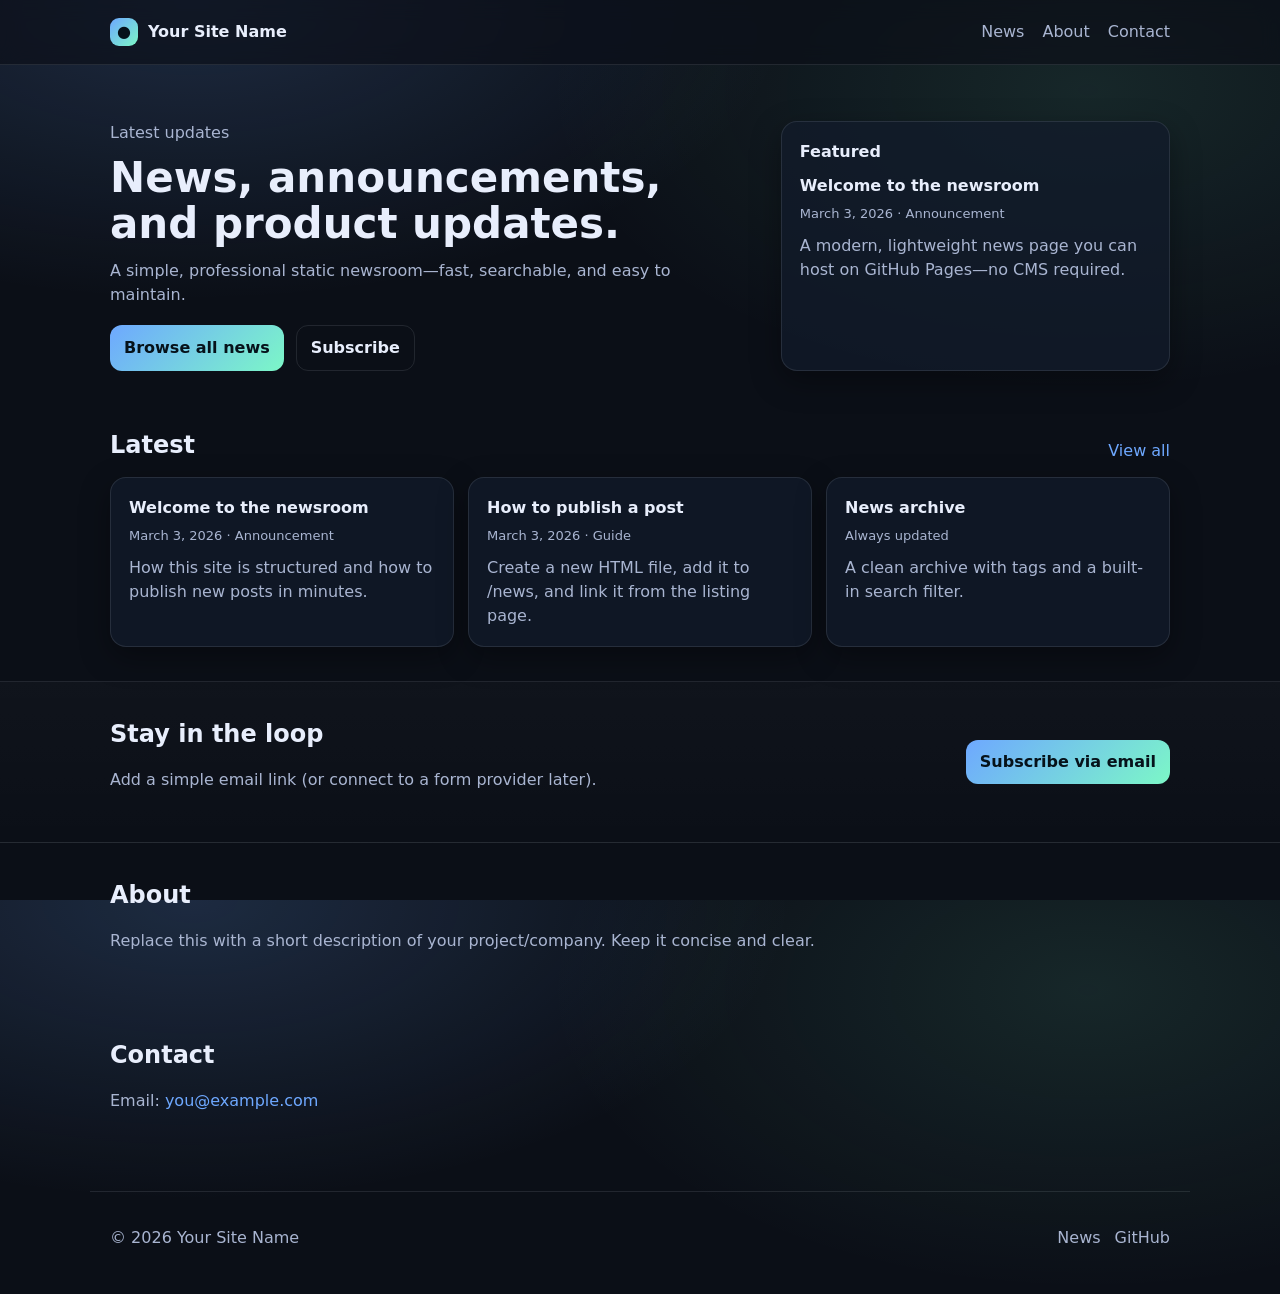
==== index.html @ 83c8e52a "pages uploaded" ====
<!doctype html>
<html lang="en">
<head>
  <meta charset="utf-8" />
  <meta name="viewport" content="width=device-width,initial-scale=1" />
  <title>Your Site Name — News</title>
  <meta name="description" content="Latest news and updates from Your Site Name." />
  <link rel="stylesheet" href="assets/style.css" />
</head>
<body>
  <header class="site-header">
    <div class="container header-inner">
      <a class="brand" href="/">
        <span class="brand-mark">●</span>
        <span class="brand-text">Your Site Name</span>
      </a>
      <nav class="nav">
        <a href="/news/">News</a>
        <a href="/#about">About</a>
        <a href="/#contact">Contact</a>
      </nav>
    </div>
  </header>

  <main>
    <section class="hero">
      <div class="container hero-inner">
        <div>
          <p class="kicker">Latest updates</p>
          <h1 class="h1">News, announcements, and product updates.</h1>
          <p class="subhead">A simple, professional static newsroom—fast, searchable, and easy to maintain.</p>
          <div class="hero-actions">
            <a class="btn" href="/news/">Browse all news</a>
            <a class="btn btn-secondary" href="#subscribe">Subscribe</a>
          </div>
        </div>
        <div class="card hero-card">
          <h2 class="h3">Featured</h2>
          <article class="post">
            <a class="post-title" href="/news/2026-03-03-welcome.html">Welcome to the newsroom</a>
            <p class="post-meta">March 3, 2026 · Announcement</p>
            <p class="post-excerpt">A modern, lightweight news page you can host on GitHub Pages—no CMS required.</p>
          </article>
        </div>
      </div>
    </section>

    <section class="section">
      <div class="container">
        <div class="section-head">
          <h2 class="h2">Latest</h2>
          <a class="link" href="/news/">View all</a>
        </div>

        <div class="grid">
          <article class="card post">
            <a class="post-title" href="/news/2026-03-03-welcome.html">Welcome to the newsroom</a>
            <p class="post-meta">March 3, 2026 · Announcement</p>
            <p class="post-excerpt">How this site is structured and how to publish new posts in minutes.</p>
          </article>

          <article class="card post">
            <a class="post-title" href="/news/2026-03-03-welcome.html#how-to-publish">How to publish a post</a>
            <p class="post-meta">March 3, 2026 · Guide</p>
            <p class="post-excerpt">Create a new HTML file, add it to /news, and link it from the listing page.</p>
          </article>

          <article class="card post">
            <a class="post-title" href="/news/">News archive</a>
            <p class="post-meta">Always updated</p>
            <p class="post-excerpt">A clean archive with tags and a built-in search filter.</p>
          </article>
        </div>
      </div>
    </section>

    <section id="subscribe" class="section alt">
      <div class="container subscribe">
        <div>
          <h2 class="h2">Stay in the loop</h2>
          <p class="muted">Add a simple email link (or connect to a form provider later).</p>
        </div>
        <a class="btn" href="mailto:you@example.com?subject=Subscribe%20me%20to%20news">Subscribe via email</a>
      </div>
    </section>

    <section id="about" class="section">
      <div class="container">
        <h2 class="h2">About</h2>
        <p class="prose">
          Replace this with a short description of your project/company. Keep it concise and clear.
        </p>
      </div>
    </section>

    <section id="contact" class="section">
      <div class="container">
        <h2 class="h2">Contact</h2>
        <p class="prose">
          Email: <a class="link" href="mailto:you@example.com">you@example.com</a>
        </p>
      </div>
    </section>
  </main>

  <footer class="footer">
    <div class="container footer-inner">
      <p class="muted">© <span id="year"></span> Your Site Name</p>
      <div class="footer-links">
        <a href="/news/">News</a>
        <a href="https://github.com/">GitHub</a>
      </div>
    </div>
  </footer>

  <script src="assets/main.js"></script>
</body>
</html>
---- assets/style.css ----
:root{
  --bg:#0b0f17;
  --panel:#0f1623;
  --card:#121b2b;
  --text:#e8eefc;
  --muted:#a9b5d1;
  --line:rgba(232,238,252,.10);
  --accent:#6ea8ff;
  --accent2:#7cf7c7;
  --shadow: 0 10px 30px rgba(0,0,0,.35);
  --radius: 16px;
  --max: 1100px;
  --font: ui-sans-serif, system-ui, -apple-system, Segoe UI, Roboto, Helvetica, Arial, "Apple Color Emoji","Segoe UI Emoji";
}

*{box-sizing:border-box}
html,body{height:100%}
body{
  margin:0;
  font-family:var(--font);
  background:
    radial-gradient(1000px 500px at 15% 0%, rgba(110,168,255,.18), transparent 60%),
    radial-gradient(900px 500px at 85% 10%, rgba(124,247,199,.10), transparent 60%),
    var(--bg);
  color:var(--text);
  line-height:1.5;
}

a{color:inherit; text-decoration:none}
a:hover{color:var(--accent)}
.container{max-width:var(--max); margin:0 auto; padding:0 20px}

.site-header{
  position:sticky; top:0; z-index:10;
  backdrop-filter: blur(10px);
  background: rgba(11,15,23,.65);
  border-bottom:1px solid var(--line);
}
.header-inner{
  display:flex; align-items:center; justify-content:space-between;
  height:64px;
}
.brand{display:flex; align-items:center; gap:10px; font-weight:700}
.brand-mark{
  display:inline-grid; place-items:center;
  width:28px; height:28px; border-radius:9px;
  background: linear-gradient(135deg, var(--accent), var(--accent2));
  color:#05101a;
  font-weight:900;
}
.nav{display:flex; gap:18px}
.nav a{color:var(--muted)}
.nav a:hover{color:var(--text)}

.hero{padding:56px 0 22px}
.hero-inner{
  display:grid;
  grid-template-columns: 1.25fr .75fr;
  gap:22px;
  align-items:stretch;
}
.kicker{color:var(--muted); margin:0 0 10px}
.h1{font-size:42px; line-height:1.1; margin:0 0 12px}
.subhead{color:var(--muted); margin:0 0 18px; max-width:60ch}

.hero-actions{display:flex; gap:12px; flex-wrap:wrap}

.section{padding:34px 0}
.section.alt{
  background: linear-gradient(180deg, rgba(255,255,255,.02), transparent);
  border-top:1px solid var(--line);
  border-bottom:1px solid var(--line);
}
.section-head{display:flex; align-items:end; justify-content:space-between; gap:12px; margin-bottom:14px}

.h2{font-size:24px; margin:0}
.h3{font-size:16px; margin:0 0 10px}

.card{
  background: rgba(18,27,43,.75);
  border:1px solid var(--line);
  border-radius: var(--radius);
  box-shadow: var(--shadow);
  padding:18px;
}
.hero-card{height:100%}

.grid{
  display:grid;
  grid-template-columns: repeat(3, minmax(0, 1fr));
  gap:14px;
}

.post-title{display:block; font-weight:700; margin-bottom:6px}
.post-meta{color:var(--muted); font-size:13px; margin:0 0 10px}
.post-excerpt{color:var(--muted); margin:0}

.btn{
  display:inline-flex;
  align-items:center;
  justify-content:center;
  padding:10px 14px;
  border-radius: 12px;
  background: linear-gradient(135deg, var(--accent), var(--accent2));
  color:#06121a;
  font-weight:700;
  border:0;
}
.btn:hover{filter:brightness(1.05); color:#06121a}
.btn-secondary{
  background: transparent;
  border:1px solid var(--line);
  color:var(--text);
}
.btn-secondary:hover{border-color:rgba(232,238,252,.22); color:var(--text)}

.link{color:var(--accent)}
.muted{color:var(--muted)}
.prose{color:var(--muted); max-width:70ch}

.subscribe{
  display:flex;
  align-items:center;
  justify-content:space-between;
  gap:14px;
  flex-wrap:wrap;
}

.footer{padding:28px 0}
.footer-inner{
  display:flex;
  align-items:center;
  justify-content:space-between;
  border-top:1px solid var(--line);
  padding-top:18px;
  gap:14px;
  flex-wrap:wrap;
}
.footer-links{display:flex; gap:14px}
.footer-links a{color:var(--muted)}
.footer-links a:hover{color:var(--text)}

/* News pages */
.page-head{padding:28px 0 10px}
.page-title{font-size:30px; margin:0 0 8px}
.toolbar{
  display:flex; gap:12px; flex-wrap:wrap;
  align-items:center; justify-content:space-between;
  margin: 14px 0 0;
}
.search{
  flex:1;
  min-width: 220px;
  max-width: 420px;
  padding:10px 12px;
  border-radius: 12px;
  border:1px solid var(--line);
  background: rgba(15,22,35,.7);
  color: var(--text);
}
.tag{
  font-size:12px;
  padding:6px 10px;
  border-radius: 999px;
  border:1px solid var(--line);
  color: var(--muted);
}

.article{
  max-width: 800px;
  margin: 0 auto;
}
.article h1{font-size:34px; margin:0 0 8px}
.article .meta{color:var(--muted); margin:0 0 18px}
.article .content{color:var(--text)}
.article .content p{color:var(--muted)}
.article .content a{color:var(--accent)}
.article .content code{
  background: rgba(255,255,255,.06);
  border: 1px solid var(--line);
  padding: 2px 6px;
  border-radius: 8px;
}

@media (max-width: 900px){
  .hero-inner{grid-template-columns: 1fr}
  .grid{grid-template-columns: 1fr}
  .h1{font-size:36px}
}
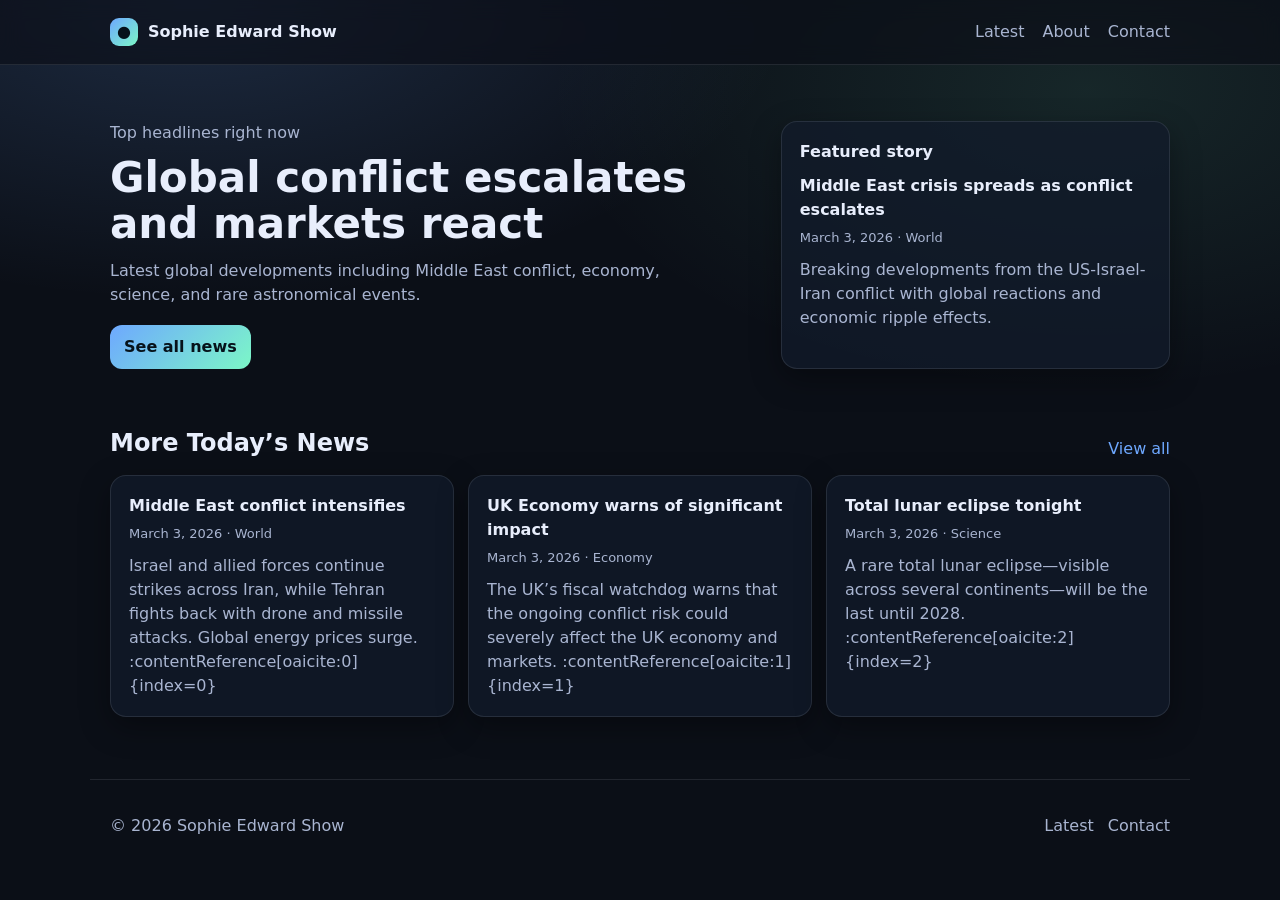
==== commit 71ae01d3: "articles updated" ====
--- a/index.html
+++ b/index.html
@@ -3,8 +3,8 @@
 <head>
   <meta charset="utf-8" />
   <meta name="viewport" content="width=device-width,initial-scale=1" />
-  <title>Your Site Name — News</title>
-  <meta name="description" content="Latest news and updates from Your Site Name." />
+  <title>Sophie Edward Show — March, 2026</title>
+  <meta name="description" content="Top world news stories, headlines and live updates for March 3, 2026." />
   <link rel="stylesheet" href="assets/style.css" />
 </head>
 <body>
@@ -12,12 +12,12 @@
     <div class="container header-inner">
       <a class="brand" href="/">
         <span class="brand-mark">●</span>
-        <span class="brand-text">Your Site Name</span>
+        <span class="brand-text">Sophie Edward Show</span>
       </a>
       <nav class="nav">
-        <a href="/news/">News</a>
-        <a href="/#about">About</a>
-        <a href="/#contact">Contact</a>
+        <a href="/news/">Latest</a>
+        <a href="#about">About</a>
+        <a href="#contact">Contact</a>
       </nav>
     </div>
   </header>
@@ -26,20 +26,19 @@
     <section class="hero">
       <div class="container hero-inner">
         <div>
-          <p class="kicker">Latest updates</p>
-          <h1 class="h1">News, announcements, and product updates.</h1>
-          <p class="subhead">A simple, professional static newsroom—fast, searchable, and easy to maintain.</p>
+          <p class="kicker">Top headlines right now</p>
+          <h1 class="h1">Global conflict escalates and markets react</h1>
+          <p class="subhead">Latest global developments including Middle East conflict, economy, science, and rare astronomical events.</p>
           <div class="hero-actions">
-            <a class="btn" href="/news/">Browse all news</a>
-            <a class="btn btn-secondary" href="#subscribe">Subscribe</a>
+            <a class="btn" href="/news/">See all news</a>
           </div>
         </div>
         <div class="card hero-card">
-          <h2 class="h3">Featured</h2>
+          <h2 class="h3">Featured story</h2>
           <article class="post">
-            <a class="post-title" href="/news/2026-03-03-welcome.html">Welcome to the newsroom</a>
-            <p class="post-meta">March 3, 2026 · Announcement</p>
-            <p class="post-excerpt">A modern, lightweight news page you can host on GitHub Pages—no CMS required.</p>
+            <a class="post-title" href="/news/2026-03-03-middle-east-conflict.html">Middle East crisis spreads as conflict escalates</a>
+            <p class="post-meta">March 3, 2026 · World</p>
+            <p class="post-excerpt">Breaking developments from the US-Israel-Iran conflict with global reactions and economic ripple effects.</p>
           </article>
         </div>
       </div>
@@ -48,67 +47,39 @@
     <section class="section">
       <div class="container">
         <div class="section-head">
-          <h2 class="h2">Latest</h2>
+          <h2 class="h2">More Today’s News</h2>
           <a class="link" href="/news/">View all</a>
         </div>
 
         <div class="grid">
           <article class="card post">
-            <a class="post-title" href="/news/2026-03-03-welcome.html">Welcome to the newsroom</a>
-            <p class="post-meta">March 3, 2026 · Announcement</p>
-            <p class="post-excerpt">How this site is structured and how to publish new posts in minutes.</p>
+            <a class="post-title" href="/news/2026-03-03-middle-east-conflict.html">Middle East conflict intensifies</a>
+            <p class="post-meta">March 3, 2026 · World</p>
+            <p class="post-excerpt">Israel and allied forces continue strikes across Iran, while Tehran fights back with drone and missile attacks. Global energy prices surge. :contentReference[oaicite:0]{index=0}</p>
           </article>
 
           <article class="card post">
-            <a class="post-title" href="/news/2026-03-03-welcome.html#how-to-publish">How to publish a post</a>
-            <p class="post-meta">March 3, 2026 · Guide</p>
-            <p class="post-excerpt">Create a new HTML file, add it to /news, and link it from the listing page.</p>
+            <a class="post-title" href="/news/2026-03-03-uk-economy-impact.html">UK Economy warns of significant impact</a>
+            <p class="post-meta">March 3, 2026 · Economy</p>
+            <p class="post-excerpt">The UK’s fiscal watchdog warns that the ongoing conflict risk could severely affect the UK economy and markets. :contentReference[oaicite:1]{index=1}</p>
           </article>
 
           <article class="card post">
-            <a class="post-title" href="/news/">News archive</a>
-            <p class="post-meta">Always updated</p>
-            <p class="post-excerpt">A clean archive with tags and a built-in search filter.</p>
+            <a class="post-title" href="/news/2026-03-03-lunar-eclipse.html">Total lunar eclipse tonight</a>
+            <p class="post-meta">March 3, 2026 · Science</p>
+            <p class="post-excerpt">A rare total lunar eclipse—visible across several continents—will be the last until 2028. :contentReference[oaicite:2]{index=2}</p>
           </article>
         </div>
-      </div>
-    </section>
-
-    <section id="subscribe" class="section alt">
-      <div class="container subscribe">
-        <div>
-          <h2 class="h2">Stay in the loop</h2>
-          <p class="muted">Add a simple email link (or connect to a form provider later).</p>
-        </div>
-        <a class="btn" href="mailto:you@example.com?subject=Subscribe%20me%20to%20news">Subscribe via email</a>
-      </div>
-    </section>
-
-    <section id="about" class="section">
-      <div class="container">
-        <h2 class="h2">About</h2>
-        <p class="prose">
-          Replace this with a short description of your project/company. Keep it concise and clear.
-        </p>
-      </div>
-    </section>
-
-    <section id="contact" class="section">
-      <div class="container">
-        <h2 class="h2">Contact</h2>
-        <p class="prose">
-          Email: <a class="link" href="mailto:you@example.com">you@example.com</a>
-        </p>
       </div>
     </section>
   </main>
 
   <footer class="footer">
     <div class="container footer-inner">
-      <p class="muted">© <span id="year"></span> Your Site Name</p>
+      <p class="muted">© <span id="year"></span> Sophie Edward Show</p>
       <div class="footer-links">
-        <a href="/news/">News</a>
-        <a href="https://github.com/">GitHub</a>
+        <a href="/news/">Latest</a>
+        <a href="#contact">Contact</a>
       </div>
     </div>
   </footer>
